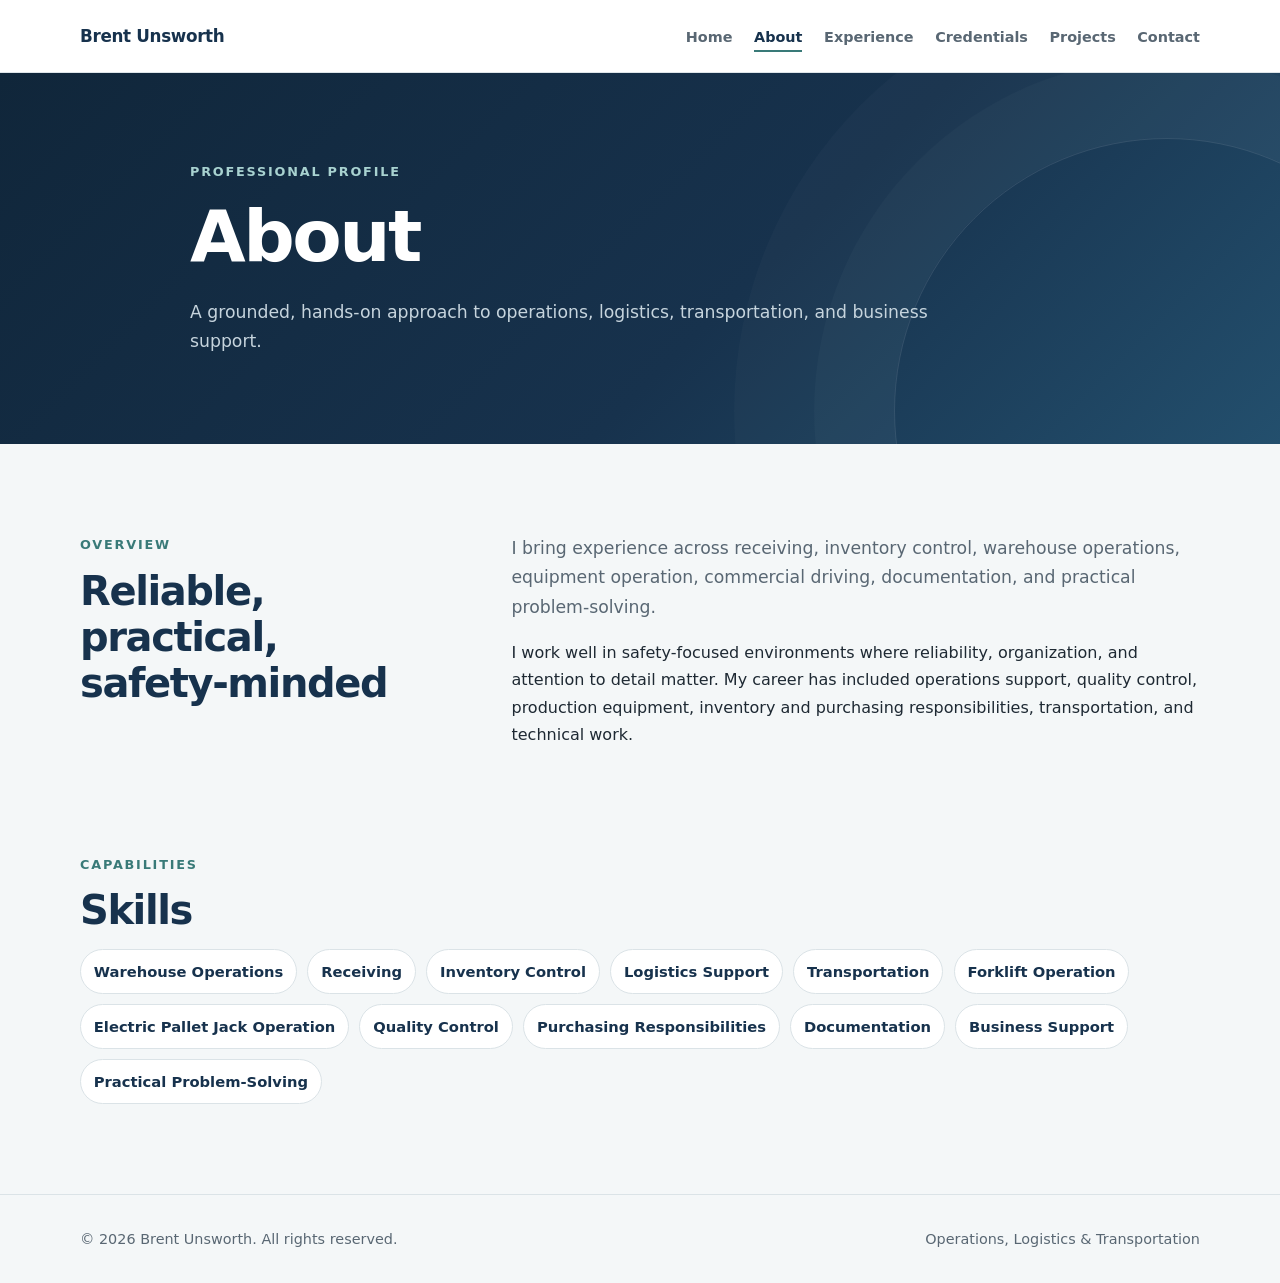
==== about.html @ 9dfcf284 "Create multipage professional website" ====
<!doctype html>
<html lang="en">
<head>
  <meta charset="utf-8">
  <meta name="viewport" content="width=device-width, initial-scale=1">
  <meta name="description" content="About Brent Unsworth, an operations, logistics, and transportation professional based in Utah.">
  <meta name="theme-color" content="#17324d">
  <title>About | Brent Unsworth</title>
  <link rel="stylesheet" href="styles.css">
</head>
<body>
  <a class="skip-link" href="#main-content">Skip to main content</a>
  <header class="site-header">
    <div class="container nav-wrap">
      <a class="brand" href="index.html" aria-label="Brent Unsworth, home">Brent Unsworth</a>
      <nav class="site-nav" aria-label="Primary navigation">
        <ul>
          <li><a href="index.html">Home</a></li>
          <li><a href="about.html" aria-current="page">About</a></li>
          <li><a href="experience.html">Experience</a></li>
          <li><a href="credentials.html">Credentials</a></li>
          <li><a href="projects.html">Projects</a></li>
          <li><a href="contact.html">Contact</a></li>
        </ul>
      </nav>
    </div>
  </header>

  <div class="page-hero">
    <div class="container page-hero-inner">
      <p class="eyebrow">Professional Profile</p>
      <h1>About</h1>
      <p class="page-hero-summary">A grounded, hands-on approach to operations, logistics, transportation, and business support.</p>
    </div>
  </div>

  <main class="container" id="main-content">
    <section class="section-heading" aria-labelledby="about-heading">
      <div>
        <p class="section-label">Overview</p>
        <h2 id="about-heading">Reliable, practical, safety-minded</h2>
      </div>
      <div>
        <p class="lead">I bring experience across receiving, inventory control, warehouse operations, equipment operation, commercial driving, documentation, and practical problem-solving.</p>
        <p>I work well in safety-focused environments where reliability, organization, and attention to detail matter. My career has included operations support, quality control, production equipment, inventory and purchasing responsibilities, transportation, and technical work.</p>
      </div>
    </section>

    <section aria-labelledby="skills-heading">
      <p class="section-label">Capabilities</p>
      <h2 id="skills-heading">Skills</h2>
      <ul class="skills" aria-label="Professional skills">
        <li>Warehouse Operations</li>
        <li>Receiving</li>
        <li>Inventory Control</li>
        <li>Logistics Support</li>
        <li>Transportation</li>
        <li>Forklift Operation</li>
        <li>Electric Pallet Jack Operation</li>
        <li>Quality Control</li>
        <li>Purchasing Responsibilities</li>
        <li>Documentation</li>
        <li>Business Support</li>
        <li>Practical Problem-Solving</li>
      </ul>
    </section>
  </main>

  <footer>
    <div class="container">
      <span>&copy; 2026 Brent Unsworth. All rights reserved.</span>
      <span>Operations, Logistics &amp; Transportation</span>
    </div>
  </footer>
</body>
</html>
---- styles.css ----
:root {
  --navy: #17324d;
  --navy-deep: #10263a;
  --blue: #2b638f;
  --teal: #397a78;
  --ink: #1e2933;
  --muted: #596773;
  --surface: #ffffff;
  --surface-soft: #f4f7f8;
  --line: #dbe3e7;
  --shadow: 0 16px 40px rgba(16, 38, 58, 0.09);
  --radius: 18px;
  --content: 1120px;
}

* {
  box-sizing: border-box;
}

html {
  scroll-behavior: smooth;
}

body {
  margin: 0;
  background: var(--surface-soft);
  color: var(--ink);
  font-family: Inter, ui-sans-serif, system-ui, -apple-system, BlinkMacSystemFont, "Segoe UI", sans-serif;
  font-size: 1rem;
  line-height: 1.7;
  text-rendering: optimizeLegibility;
}

a {
  color: var(--blue);
  text-underline-offset: 0.2em;
}

a:hover {
  color: var(--navy);
}

a:focus-visible {
  outline: 3px solid #f2b84b;
  outline-offset: 3px;
}

.container {
  width: min(var(--content), calc(100% - 2.5rem));
  margin-inline: auto;
}

.skip-link {
  position: fixed;
  top: 0.75rem;
  left: 0.75rem;
  z-index: 100;
  padding: 0.65rem 1rem;
  border-radius: 8px;
  background: var(--surface);
  color: var(--navy);
  font-weight: 700;
  transform: translateY(-160%);
}

.skip-link:focus {
  transform: translateY(0);
}

.site-header {
  position: sticky;
  top: 0;
  z-index: 20;
  border-bottom: 1px solid rgba(219, 227, 231, 0.9);
  background: rgba(255, 255, 255, 0.96);
}

.nav-wrap {
  display: flex;
  min-height: 72px;
  align-items: center;
  justify-content: space-between;
  gap: 1.5rem;
}

.brand {
  color: var(--navy);
  font-size: 1.05rem;
  font-weight: 800;
  letter-spacing: -0.02em;
  text-decoration: none;
  white-space: nowrap;
}

.site-nav ul {
  display: flex;
  align-items: center;
  gap: 1.35rem;
  margin: 0;
  padding: 0;
  list-style: none;
}

.site-nav a {
  padding-block: 0.35rem;
  color: var(--muted);
  font-size: 0.9rem;
  font-weight: 650;
  text-decoration: none;
}

.site-nav a:hover,
.site-nav a[aria-current="page"] {
  color: var(--navy);
}

.site-nav a[aria-current="page"] {
  border-bottom: 2px solid var(--teal);
}

.hero,
.page-hero {
  position: relative;
  overflow: hidden;
  background: linear-gradient(135deg, var(--navy-deep), var(--navy) 58%, #234f6d);
  color: #ffffff;
}

.hero::after,
.page-hero::after {
  position: absolute;
  right: -10rem;
  bottom: -15rem;
  width: 34rem;
  height: 34rem;
  border: 1px solid rgba(255, 255, 255, 0.11);
  border-radius: 50%;
  box-shadow: 0 0 0 5rem rgba(255, 255, 255, 0.025), 0 0 0 10rem rgba(255, 255, 255, 0.018);
  content: "";
}

.hero-inner,
.page-hero-inner {
  position: relative;
  z-index: 1;
  max-width: 900px;
}

.hero-inner {
  padding-block: clamp(5rem, 11vw, 8rem);
}

.page-hero-inner {
  padding-block: clamp(3.5rem, 8vw, 5.5rem);
}

.eyebrow,
.section-label {
  margin: 0 0 0.75rem;
  color: #a8d2d0;
  font-size: 0.8rem;
  font-weight: 800;
  letter-spacing: 0.14em;
  text-transform: uppercase;
}

.section-label {
  color: var(--teal);
}

h1,
h2,
h3 {
  margin-top: 0;
  line-height: 1.15;
  letter-spacing: -0.035em;
}

h1 {
  max-width: 880px;
  margin-bottom: 1.25rem;
  font-size: clamp(2.75rem, 7vw, 5.6rem);
  font-weight: 800;
}

.page-hero h1 {
  font-size: clamp(2.5rem, 6vw, 4.5rem);
}

.hero-title {
  max-width: 830px;
  margin: 0 0 1.25rem;
  color: #dbe8ef;
  font-size: clamp(1.25rem, 2.5vw, 1.75rem);
  font-weight: 650;
  line-height: 1.4;
}

.hero-summary,
.page-hero-summary {
  max-width: 760px;
  margin: 0;
  color: #c6d4dd;
  font-size: 1.08rem;
}

.actions {
  display: flex;
  flex-wrap: wrap;
  gap: 0.85rem;
  margin-top: 2rem;
}

.button {
  display: inline-flex;
  min-height: 46px;
  align-items: center;
  justify-content: center;
  padding: 0.7rem 1.15rem;
  border: 1px solid rgba(255, 255, 255, 0.42);
  border-radius: 9px;
  color: #ffffff;
  font-weight: 750;
  text-decoration: none;
}

.button:hover {
  border-color: #ffffff;
  color: #ffffff;
}

.button-primary {
  border-color: #ffffff;
  background: #ffffff;
  color: var(--navy);
}

.button-primary:hover {
  background: #eaf1f4;
  color: var(--navy-deep);
}

main {
  padding-block: clamp(3.5rem, 7vw, 6rem);
}

section + section {
  margin-top: clamp(3.5rem, 7vw, 6rem);
}

.section-heading {
  display: grid;
  grid-template-columns: minmax(180px, 0.34fr) minmax(0, 0.66fr);
  gap: clamp(2rem, 6vw, 5rem);
  align-items: start;
}

h2 {
  margin-bottom: 1rem;
  color: var(--navy);
  font-size: clamp(1.8rem, 4vw, 2.5rem);
}

h3 {
  margin-bottom: 0.5rem;
  color: var(--navy);
  font-size: 1.14rem;
}

.lead {
  margin-top: 0;
  color: var(--muted);
  font-size: 1.08rem;
}

.card-grid {
  display: grid;
  grid-template-columns: repeat(2, minmax(0, 1fr));
  gap: 1rem;
}

.card-grid-three {
  grid-template-columns: repeat(3, minmax(0, 1fr));
}

.card {
  padding: 1.55rem;
  border: 1px solid var(--line);
  border-radius: var(--radius);
  background: var(--surface);
  box-shadow: var(--shadow);
}

.card p:last-child,
.card ul:last-child {
  margin-bottom: 0;
}

.card-link {
  display: inline-block;
  margin-top: 0.5rem;
  font-weight: 750;
}

.card-meta {
  margin: 0 0 0.7rem;
  color: var(--teal);
  font-size: 0.83rem;
  font-weight: 750;
  letter-spacing: 0.04em;
  text-transform: uppercase;
}

.timeline {
  display: grid;
  gap: 1rem;
}

.timeline article {
  padding: 1.5rem 1.65rem;
  border-left: 4px solid var(--teal);
  border-radius: 0 var(--radius) var(--radius) 0;
  background: var(--surface);
  box-shadow: var(--shadow);
}

.timeline p:last-child {
  margin-bottom: 0;
  color: var(--muted);
}

.clean-list {
  margin: 0;
  padding-left: 1.2rem;
}

.clean-list li + li {
  margin-top: 0.45rem;
}

.skills {
  display: flex;
  flex-wrap: wrap;
  gap: 0.65rem;
  margin: 0;
  padding: 0;
  list-style: none;
}

.skills li {
  padding: 0.55rem 0.8rem;
  border: 1px solid var(--line);
  border-radius: 999px;
  background: var(--surface);
  color: var(--navy);
  font-size: 0.92rem;
  font-weight: 650;
}

.contact-card {
  display: flex;
  align-items: center;
  justify-content: space-between;
  gap: 2rem;
  padding: clamp(2rem, 5vw, 3.5rem);
  border-radius: var(--radius);
  background: var(--navy);
  color: #ffffff;
  box-shadow: var(--shadow);
}

.contact-card h2 {
  color: #ffffff;
}

.contact-card p {
  max-width: 690px;
  margin-bottom: 0;
  color: #d4e0e7;
}

.contact-link {
  flex: 0 0 auto;
  color: #ffffff;
  font-size: 1.05rem;
  font-weight: 750;
}

.contact-link:hover {
  color: #ffffff;
}

footer {
  padding-block: 2rem;
  border-top: 1px solid var(--line);
  color: var(--muted);
  font-size: 0.9rem;
}

footer .container {
  display: flex;
  flex-wrap: wrap;
  justify-content: space-between;
  gap: 0.75rem 1.5rem;
}

@media (max-width: 900px) {
  .card-grid-three {
    grid-template-columns: 1fr;
  }
}

@media (max-width: 860px) {
  .nav-wrap {
    min-height: auto;
    padding-block: 1rem;
    align-items: flex-start;
    flex-direction: column;
    gap: 0.75rem;
  }

  .site-nav {
    width: 100%;
    overflow-x: auto;
    padding-bottom: 0.15rem;
  }

  .site-nav ul {
    width: max-content;
  }

  .section-heading {
    grid-template-columns: 1fr;
    gap: 1.25rem;
  }
}

@media (max-width: 680px) {
  .container {
    width: min(100% - 1.5rem, var(--content));
  }

  .hero-inner {
    padding-block: 4.5rem;
  }

  .card-grid {
    grid-template-columns: 1fr;
  }

  .contact-card {
    align-items: flex-start;
    flex-direction: column;
  }
}

@media (prefers-reduced-motion: reduce) {
  html {
    scroll-behavior: auto;
  }
}
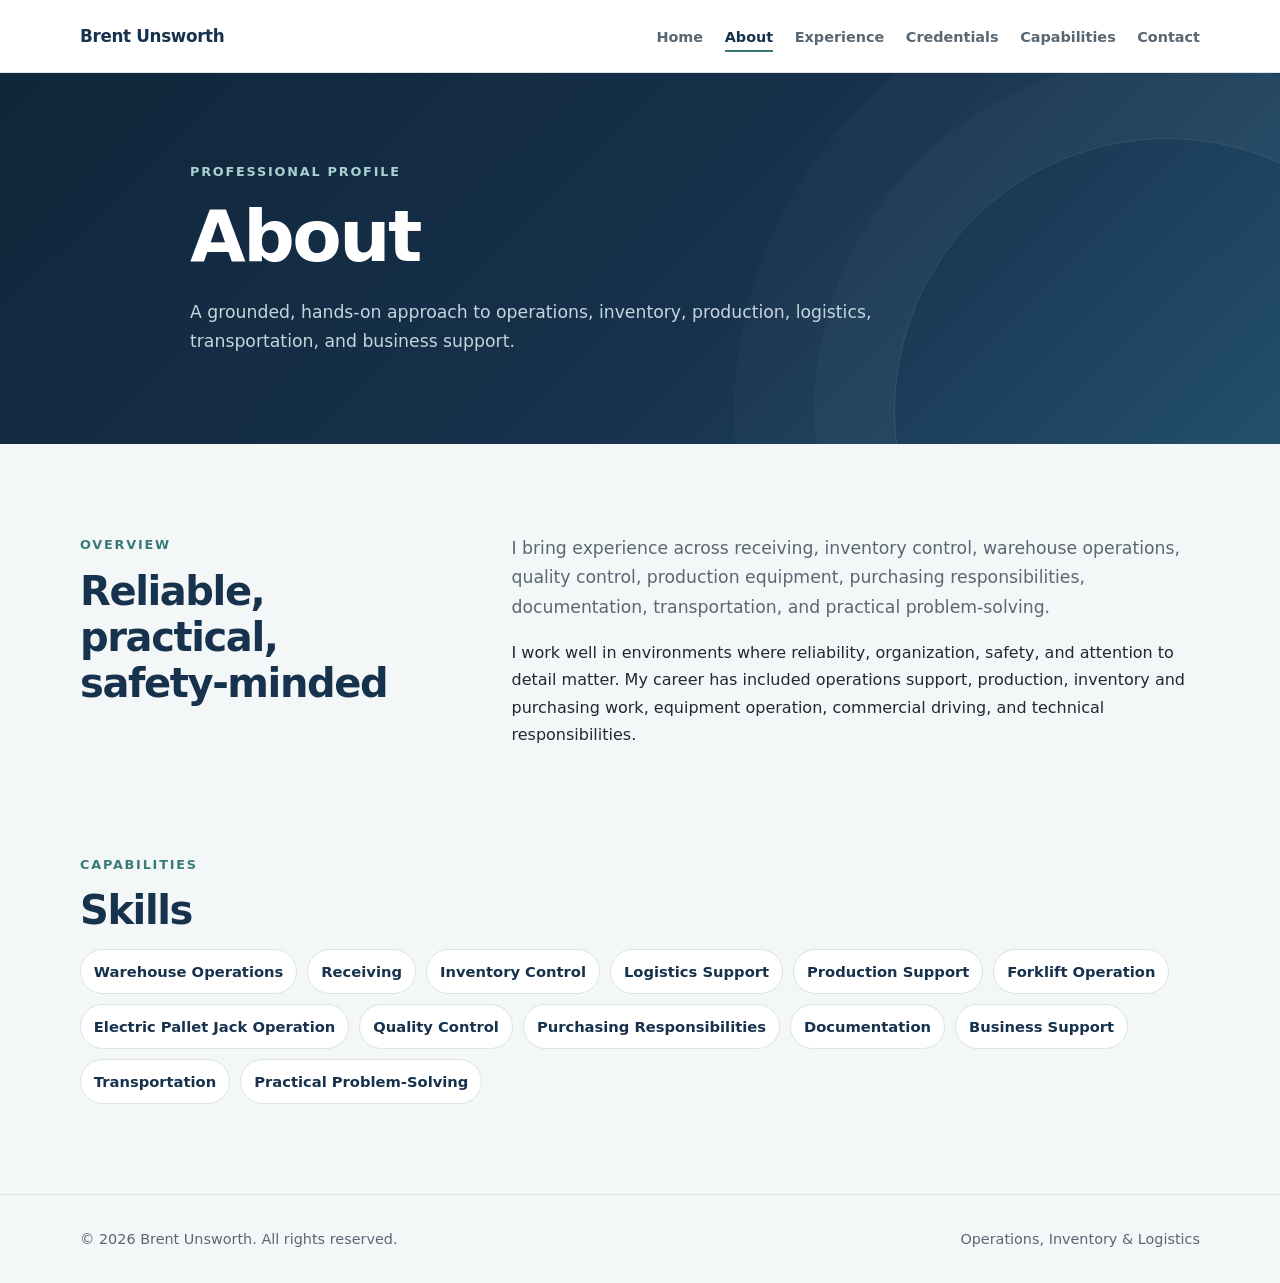
==== commit 608187dc: "Broaden About page positioning" ====
--- a/about.html
+++ b/about.html
@@ -3,7 +3,7 @@
 <head>
   <meta charset="utf-8">
   <meta name="viewport" content="width=device-width, initial-scale=1">
-  <meta name="description" content="About Brent Unsworth, an operations, logistics, and transportation professional based in Utah.">
+  <meta name="description" content="About Brent Unsworth, an operations, inventory, logistics, production, and business support professional based in Utah.">
   <meta name="theme-color" content="#17324d">
   <title>About | Brent Unsworth</title>
   <link rel="stylesheet" href="styles.css">
@@ -19,7 +19,7 @@
           <li><a href="about.html" aria-current="page">About</a></li>
           <li><a href="experience.html">Experience</a></li>
           <li><a href="credentials.html">Credentials</a></li>
-          <li><a href="projects.html">Projects</a></li>
+          <li><a href="projects.html">Capabilities</a></li>
           <li><a href="contact.html">Contact</a></li>
         </ul>
       </nav>
@@ -30,7 +30,7 @@
     <div class="container page-hero-inner">
       <p class="eyebrow">Professional Profile</p>
       <h1>About</h1>
-      <p class="page-hero-summary">A grounded, hands-on approach to operations, logistics, transportation, and business support.</p>
+      <p class="page-hero-summary">A grounded, hands-on approach to operations, inventory, production, logistics, transportation, and business support.</p>
     </div>
   </div>
 
@@ -41,8 +41,8 @@
         <h2 id="about-heading">Reliable, practical, safety-minded</h2>
       </div>
       <div>
-        <p class="lead">I bring experience across receiving, inventory control, warehouse operations, equipment operation, commercial driving, documentation, and practical problem-solving.</p>
-        <p>I work well in safety-focused environments where reliability, organization, and attention to detail matter. My career has included operations support, quality control, production equipment, inventory and purchasing responsibilities, transportation, and technical work.</p>
+        <p class="lead">I bring experience across receiving, inventory control, warehouse operations, quality control, production equipment, purchasing responsibilities, documentation, transportation, and practical problem-solving.</p>
+        <p>I work well in environments where reliability, organization, safety, and attention to detail matter. My career has included operations support, production, inventory and purchasing work, equipment operation, commercial driving, and technical responsibilities.</p>
       </div>
     </section>
 
@@ -54,13 +54,14 @@
         <li>Receiving</li>
         <li>Inventory Control</li>
         <li>Logistics Support</li>
-        <li>Transportation</li>
+        <li>Production Support</li>
         <li>Forklift Operation</li>
         <li>Electric Pallet Jack Operation</li>
         <li>Quality Control</li>
         <li>Purchasing Responsibilities</li>
         <li>Documentation</li>
         <li>Business Support</li>
+        <li>Transportation</li>
         <li>Practical Problem-Solving</li>
       </ul>
     </section>
@@ -69,7 +70,7 @@
   <footer>
     <div class="container">
       <span>&copy; 2026 Brent Unsworth. All rights reserved.</span>
-      <span>Operations, Logistics &amp; Transportation</span>
+      <span>Operations, Inventory &amp; Logistics</span>
     </div>
   </footer>
 </body>
